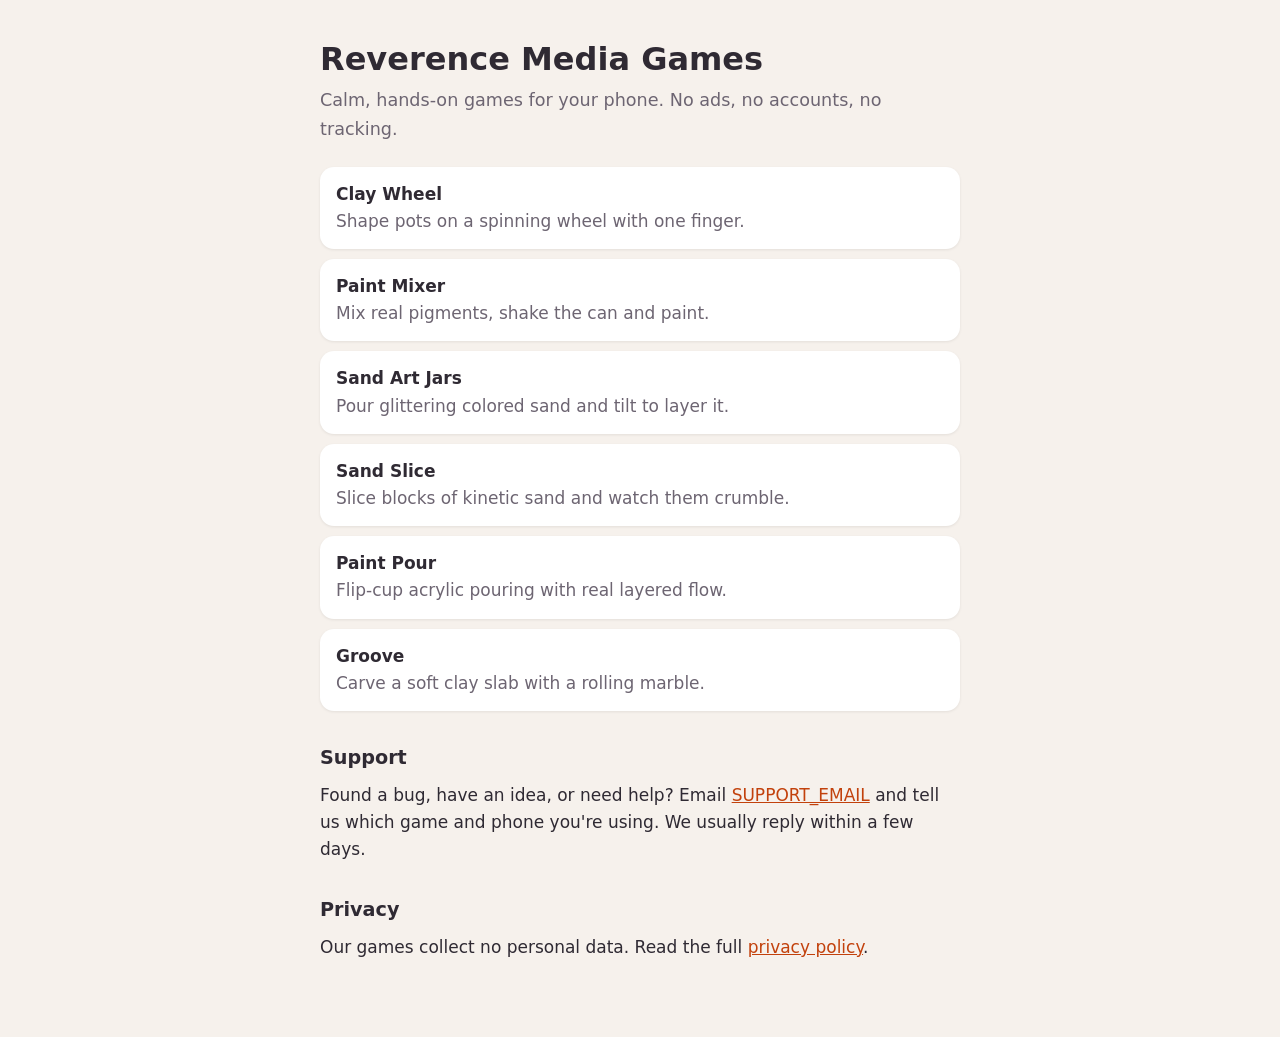
==== index.html @ cc555edf "Privacy policy and support pages for the Reverence Media games Co-Authored-By: Claude Opus 5.5 <nore" ====
<!DOCTYPE html>
<html lang="en">
<head>
<meta charset="utf-8">
<meta name="viewport" content="width=device-width, initial-scale=1">
<title>Reverence Media Games</title>
<link rel="stylesheet" href="style.css">
</head>
<body>
<main>
  <h1>Reverence Media Games</h1>
  <p class="lede">Calm, hands-on games for your phone. No ads, no accounts, no tracking.</p>

  <ul class="games">
    <li id="clay-wheel"><strong>Clay Wheel</strong><span>Shape pots on a spinning wheel with one finger.</span></li>
    <li id="paint-mixer"><strong>Paint Mixer</strong><span>Mix real pigments, shake the can and paint.</span></li>
    <li id="sand-art-jars"><strong>Sand Art Jars</strong><span>Pour glittering colored sand and tilt to layer it.</span></li>
    <li id="sand-slice"><strong>Sand Slice</strong><span>Slice blocks of kinetic sand and watch them crumble.</span></li>
    <li id="paint-pour"><strong>Paint Pour</strong><span>Flip-cup acrylic pouring with real layered flow.</span></li>
    <li id="groove"><strong>Groove</strong><span>Carve a soft clay slab with a rolling marble.</span></li>
  </ul>

  <h2 id="support">Support</h2>
  <p>Found a bug, have an idea, or need help? Email <a href="mailto:SUPPORT_EMAIL">SUPPORT_EMAIL</a>
  and tell us which game and phone you're using. We usually reply within a few days.</p>

  <h2>Privacy</h2>
  <p>Our games collect no personal data. Read the full <a href="privacy.html">privacy policy</a>.</p>
</main>
</body>
</html>
---- style.css ----
:root {
  --bg: #f6f1ec;
  --card: #ffffff;
  --ink: #2f2a33;
  --dim: #6d6572;
  --accent: #c2410c;
  color-scheme: light dark;
}
@media (prefers-color-scheme: dark) {
  :root { --bg: #1b1720; --card: #25202b; --ink: #f1ebf3; --dim: #a79fae; --accent: #fb923c; }
}
* { box-sizing: border-box; }
body {
  margin: 0;
  background: var(--bg);
  color: var(--ink);
  font: 17px/1.6 ui-rounded, "SF Pro Rounded", system-ui, -apple-system, "Segoe UI", Roboto, sans-serif;
}
main { max-width: 680px; margin: 0 auto; padding: 40px 20px 64px; }
h1 { font-size: 2rem; line-height: 1.2; margin: 0 0 8px; }
h2 { font-size: 1.2rem; margin: 32px 0 8px; }
p { margin: 0 0 12px; }
a { color: var(--accent); }
.lede { color: var(--dim); font-size: 1.1rem; }
.meta { color: var(--dim); margin-bottom: 24px; }
.back { margin-bottom: 24px; }
.back a { text-decoration: none; }
.games { list-style: none; padding: 0; margin: 24px 0; display: grid; gap: 10px; }
.games li {
  background: var(--card);
  border-radius: 14px;
  padding: 14px 16px;
  display: flex;
  flex-direction: column;
  box-shadow: 0 1px 3px rgba(0, 0, 0, 0.08);
}
.games span { color: var(--dim); }
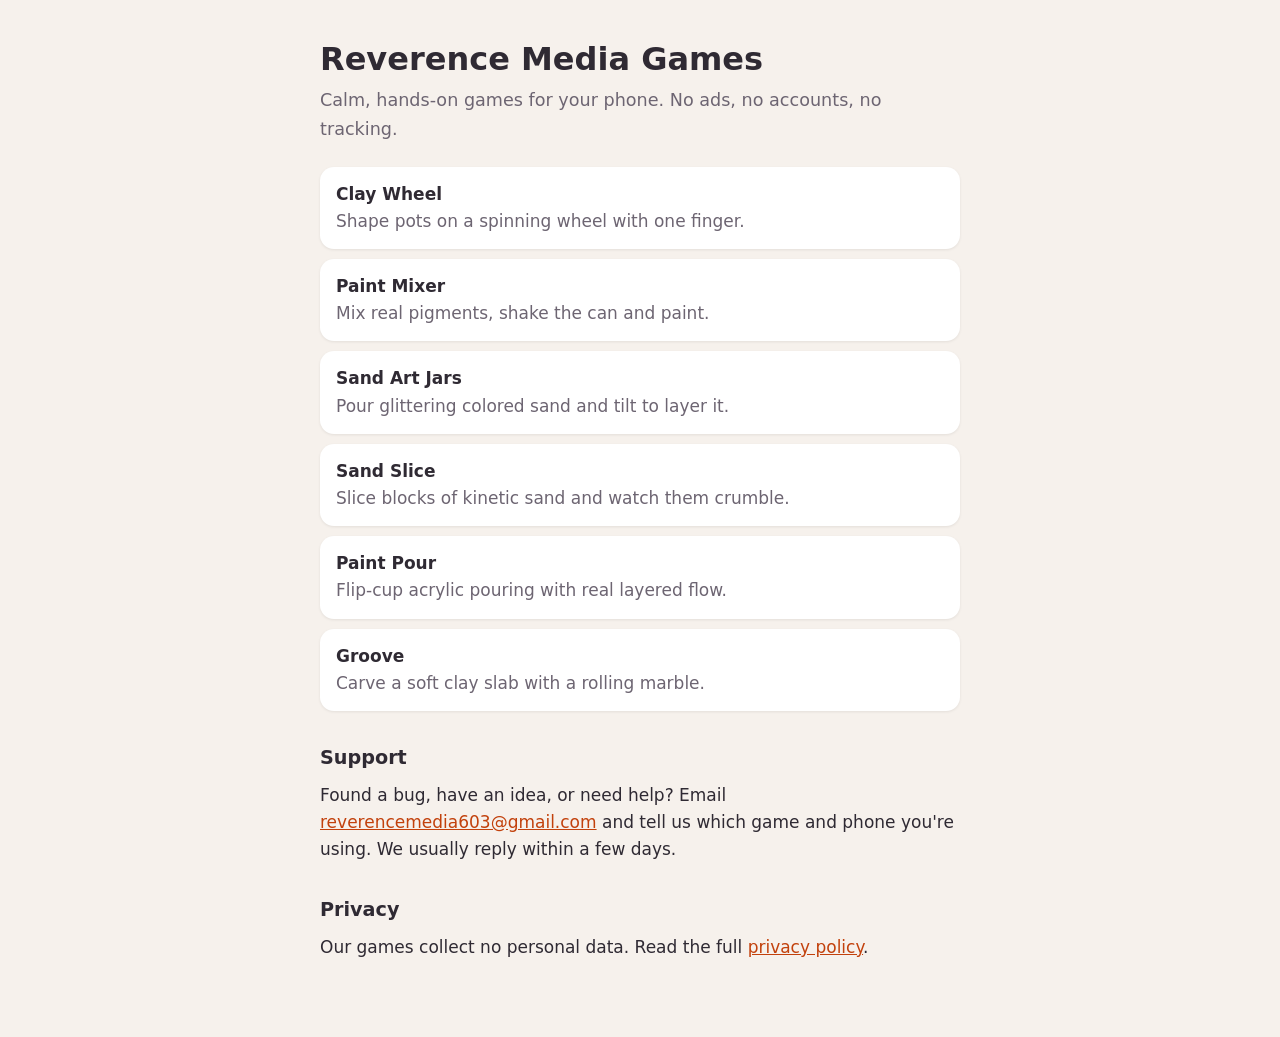
==== commit 3a1ec40a: "Add the support email Co-Authored-By: Claude Opus 5.5 <noreply@anthropic.com>" ====
--- a/index.html
+++ b/index.html
@@ -21,7 +21,7 @@
   </ul>
 
   <h2 id="support">Support</h2>
-  <p>Found a bug, have an idea, or need help? Email <a href="mailto:SUPPORT_EMAIL">SUPPORT_EMAIL</a>
+  <p>Found a bug, have an idea, or need help? Email <a href="mailto:reverencemedia603@gmail.com">reverencemedia603@gmail.com</a>
   and tell us which game and phone you're using. We usually reply within a few days.</p>
 
   <h2>Privacy</h2>
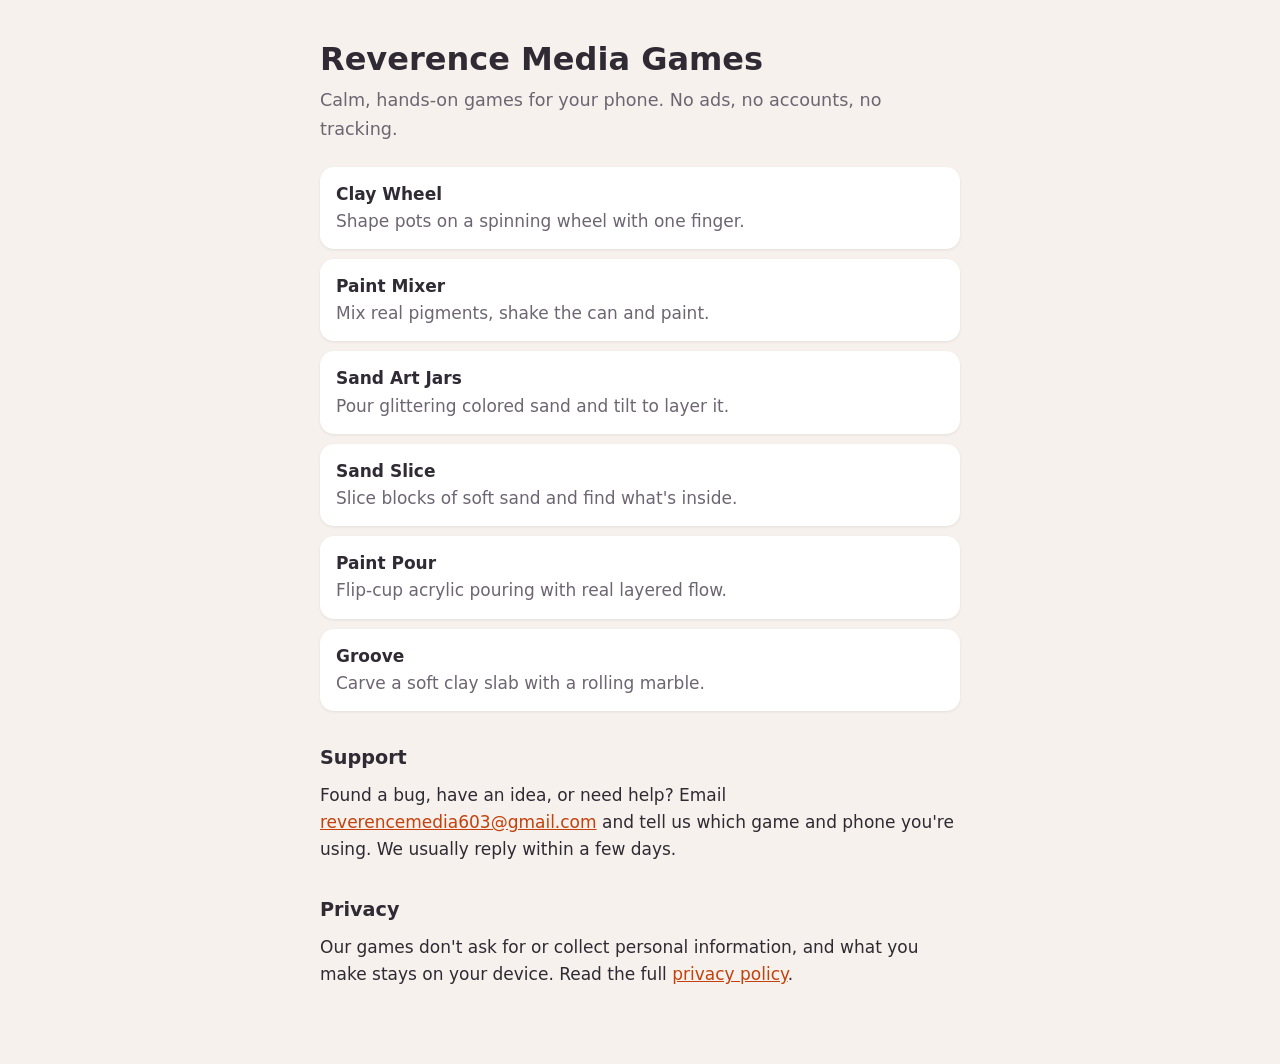
==== commit 70334379: "Avoid a trademarked term and match the privacy summary to the policy Co-Authored-By: Claude Opus 5.5" ====
--- a/index.html
+++ b/index.html
@@ -15,7 +15,7 @@
     <li id="clay-wheel"><strong>Clay Wheel</strong><span>Shape pots on a spinning wheel with one finger.</span></li>
     <li id="paint-mixer"><strong>Paint Mixer</strong><span>Mix real pigments, shake the can and paint.</span></li>
     <li id="sand-art-jars"><strong>Sand Art Jars</strong><span>Pour glittering colored sand and tilt to layer it.</span></li>
-    <li id="sand-slice"><strong>Sand Slice</strong><span>Slice blocks of kinetic sand and watch them crumble.</span></li>
+    <li id="sand-slice"><strong>Sand Slice</strong><span>Slice blocks of soft sand and find what's inside.</span></li>
     <li id="paint-pour"><strong>Paint Pour</strong><span>Flip-cup acrylic pouring with real layered flow.</span></li>
     <li id="groove"><strong>Groove</strong><span>Carve a soft clay slab with a rolling marble.</span></li>
   </ul>
@@ -25,7 +25,8 @@
   and tell us which game and phone you're using. We usually reply within a few days.</p>
 
   <h2>Privacy</h2>
-  <p>Our games collect no personal data. Read the full <a href="privacy.html">privacy policy</a>.</p>
+  <p>Our games don't ask for or collect personal information, and what you make stays on your device.
+  Read the full <a href="privacy.html">privacy policy</a>.</p>
 </main>
 </body>
 </html>
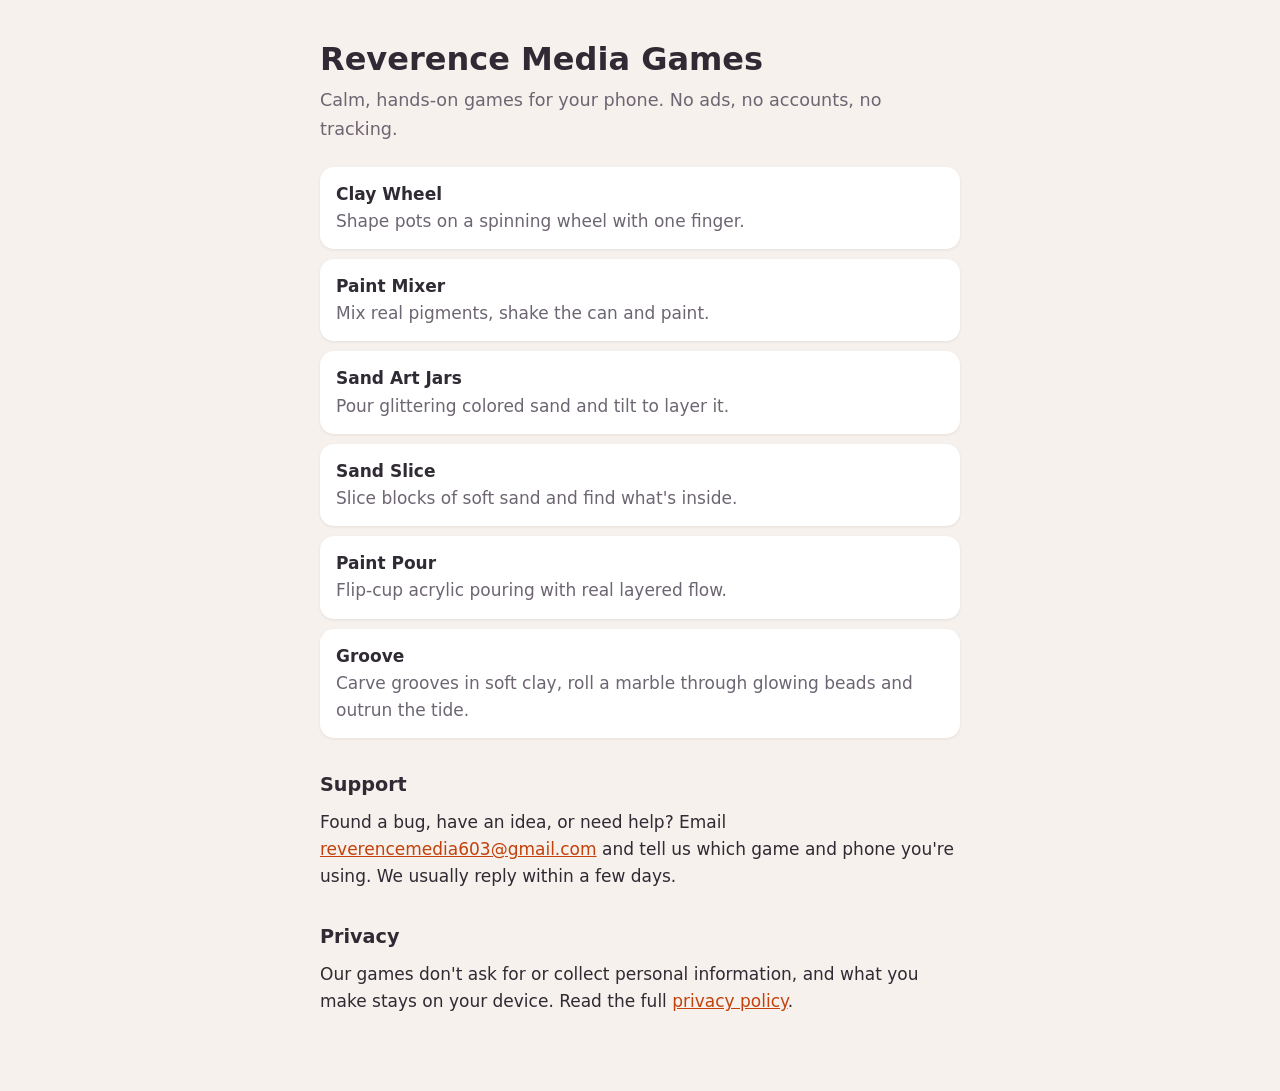
==== commit 5253a34b: "Site: update the Groove blurb Co-Authored-By: Claude Opus 5.5 <noreply@anthropic.com>" ====
--- a/index.html
+++ b/index.html
@@ -17,7 +17,7 @@
     <li id="sand-art-jars"><strong>Sand Art Jars</strong><span>Pour glittering colored sand and tilt to layer it.</span></li>
     <li id="sand-slice"><strong>Sand Slice</strong><span>Slice blocks of soft sand and find what's inside.</span></li>
     <li id="paint-pour"><strong>Paint Pour</strong><span>Flip-cup acrylic pouring with real layered flow.</span></li>
-    <li id="groove"><strong>Groove</strong><span>Carve a soft clay slab with a rolling marble.</span></li>
+    <li id="groove"><strong>Groove</strong><span>Carve grooves in soft clay, roll a marble through glowing beads and outrun the tide.</span></li>
   </ul>
 
   <h2 id="support">Support</h2>
